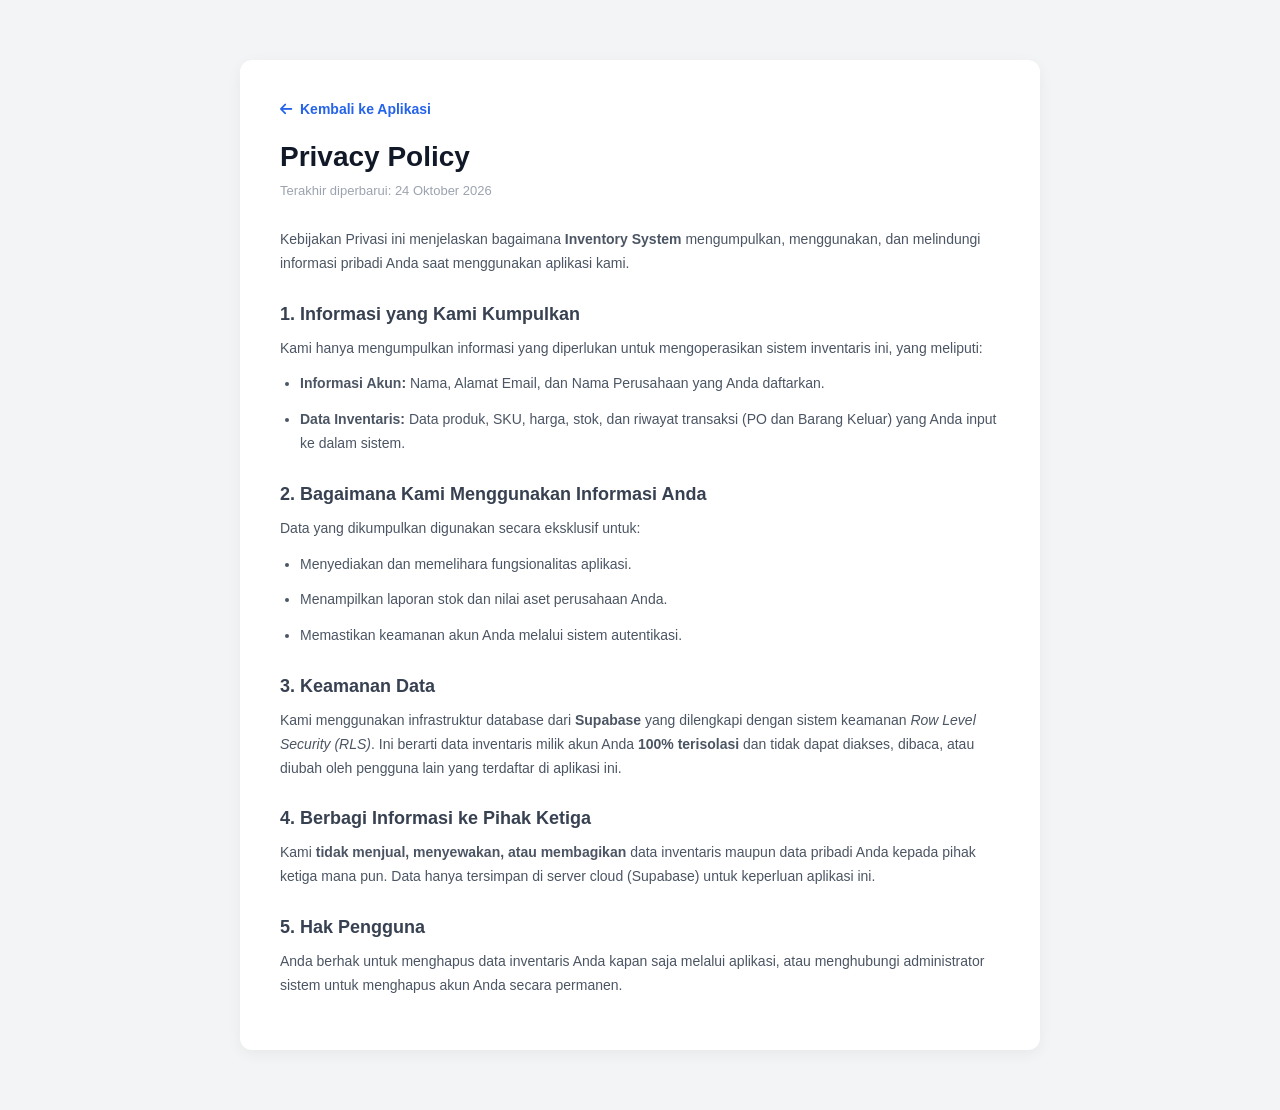
==== privacy-policy.html @ 801ef9fa "Add privacy policy page for Inventory System" ====
<!DOCTYPE html>
<html lang="id">
<head>
  <meta charset="UTF-8">
  <meta name="viewport" content="width=device-width, initial-scale=1.0">
  <title>Privacy Policy - Inventory System</title>
  <link rel="stylesheet" href="css/style.css">
  <link rel="stylesheet" href="https://cdnjs.cloudflare.com/ajax/libs/font-awesome/6.4.0/css/all.min.css">
  <style>
    .legal-container { max-width: 800px; margin: 40px auto; background: white; padding: 40px; border-radius: 12px; box-shadow: 0 4px 15px rgba(0,0,0,0.05); }
    .legal-container h1 { margin-bottom: 10px; font-size: 28px; color: #111827; }
    .legal-container h2 { margin-top: 28px; margin-bottom: 12px; font-size: 18px; color: #374151; }
    .legal-container p, .legal-container li { margin-bottom: 12px; line-height: 1.7; color: #4b5563; font-size: 14px; }
    .legal-container ul { padding-left: 20px; }
    .back-btn { display: inline-flex; align-items: center; gap: 8px; margin-bottom: 24px; color: #2563eb; text-decoration: none; font-weight: 600; font-size: 14px; }
    .back-btn:hover { text-decoration: underline; }
    .date { font-size: 13px; color: #9ca3af; margin-bottom: 30px; }
  </style>
</head>
<body style="background: #f3f4f6; padding: 20px;">
  <div class="legal-container">
    <a href="/" class="back-btn"><i class="fa-solid fa-arrow-left"></i> Kembali ke Aplikasi</a>
    
    <h1>Privacy Policy</h1>
    <div class="date">Terakhir diperbarui: 24 Oktober 2026</div>

    <p>Kebijakan Privasi ini menjelaskan bagaimana <strong>Inventory System</strong> mengumpulkan, menggunakan, dan melindungi informasi pribadi Anda saat menggunakan aplikasi kami.</p>

    <h2>1. Informasi yang Kami Kumpulkan</h2>
    <p>Kami hanya mengumpulkan informasi yang diperlukan untuk mengoperasikan sistem inventaris ini, yang meliputi:</p>
    <ul>
      <li><strong>Informasi Akun:</strong> Nama, Alamat Email, dan Nama Perusahaan yang Anda daftarkan.</li>
      <li><strong>Data Inventaris:</strong> Data produk, SKU, harga, stok, dan riwayat transaksi (PO dan Barang Keluar) yang Anda input ke dalam sistem.</li>
    </ul>

    <h2>2. Bagaimana Kami Menggunakan Informasi Anda</h2>
    <p>Data yang dikumpulkan digunakan secara eksklusif untuk:</p>
    <ul>
      <li>Menyediakan dan memelihara fungsionalitas aplikasi.</li>
      <li>Menampilkan laporan stok dan nilai aset perusahaan Anda.</li>
      <li>Memastikan keamanan akun Anda melalui sistem autentikasi.</li>
    </ul>

    <h2>3. Keamanan Data</h2>
    <p>Kami menggunakan infrastruktur database dari <strong>Supabase</strong> yang dilengkapi dengan sistem keamanan <em>Row Level Security (RLS)</em>. Ini berarti data inventaris milik akun Anda <strong>100% terisolasi</strong> dan tidak dapat diakses, dibaca, atau diubah oleh pengguna lain yang terdaftar di aplikasi ini.</p>

    <h2>4. Berbagi Informasi ke Pihak Ketiga</h2>
    <p>Kami <strong>tidak menjual, menyewakan, atau membagikan</strong> data inventaris maupun data pribadi Anda kepada pihak ketiga mana pun. Data hanya tersimpan di server cloud (Supabase) untuk keperluan aplikasi ini.</p>

    <h2>5. Hak Pengguna</h2>
    <p>Anda berhak untuk menghapus data inventaris Anda kapan saja melalui aplikasi, atau menghubungi administrator sistem untuk menghapus akun Anda secara permanen.</p>
  </div>
</body>
</html>
---- css/style.css ----
/* ===== RESET & VARIABEL ===== */
* { margin: 0; padding: 0; box-sizing: border-box; font-family: 'Inter', -apple-system, sans-serif; }
body { background: #f3f4f6; color: #111827; overflow-x: hidden; }
.hidden { display: none !important; }
a { text-decoration: none; color: inherit; }
button { cursor: pointer; }

/* ===== AUTH (LOGIN & REGISTER) ===== */
.auth-container { height: 100vh; display: flex; align-items: center; justify-content: center; background: #e5e7eb; padding: 20px; }
.auth-box { background: white; padding: 30px; border-radius: 12px; box-shadow: 0 4px 6px -1px rgba(0,0,0,0.1); width: 100%; max-width: 400px; text-align: center; animation: slideUp 0.4s ease; }
.auth-box input { width: 100%; padding: 12px; margin-bottom: 15px; border: 1px solid #d1d5db; border-radius: 6px; outline: none; transition: 0.2s; }
.auth-box input:focus { border-color: #2563eb; box-shadow: 0 0 0 3px rgba(37,99,235,0.1); }
.auth-box button { width: 100%; }

/* ===== LAYOUT DASAR ===== */
.app-layout { display: flex; min-height: 100vh; width: 100vw; overflow: hidden; position: relative; }

/* ===== SIDEBAR ===== */
.sidebar { width: 260px; background: #f9fafb; border-right: 1px solid #e5e7eb; display: flex; flex-direction: column; position: fixed; top: 0; bottom: 0; left: 0; z-index: 100; transition: transform 0.3s ease; }
.sidebar-brand { display: flex; align-items: center; gap: 12px; padding: 24px; border-bottom: 1px solid #e5e7eb; }
.brand-logo { width: 40px; height: 40px; background: #d1d5db; border-radius: 6px; }
.brand-text { display: flex; flex-direction: column; font-size: 14px; font-weight: 600; }
.brand-text span { color: #6b7280; font-size: 12px; font-weight: normal; }

.sidebar-menu { flex: 1; padding: 16px 12px; overflow-y: auto; }
.menu-item { display: flex; align-items: center; gap: 12px; padding: 12px; color: #4b5563; font-size: 14px; border-radius: 8px; transition: all 0.2s ease; cursor: pointer; user-select: none; }
.menu-item:hover { background: #e5e7eb; transform: translateX(4px); }
.menu-item:active { transform: scale(0.98); }
.menu-item.active { color: #2563eb; background: #eff6ff; font-weight: 600; }
.menu-item i:first-child { width: 20px; text-align: center; }
.arrow { margin-left: auto; font-size: 12px; transition: transform 0.3s ease; }
.submenu { display: none; flex-direction: column; padding-left: 44px; margin-top: 4px; }
.submenu.open { display: flex; animation: fadeIn 0.3s ease; }
.submenu a { padding: 10px 0; font-size: 14px; color: #6b7280; transition: 0.2s; }
.submenu a:hover, .submenu a.active { color: #2563eb; font-weight: 500; }
.sidebar-footer { padding: 20px 12px; border-top: 1px solid #e5e7eb; }

/* ===== MAIN CONTENT & TOPBAR ===== */
.main-content { flex: 1; margin-left: 260px; display: flex; flex-direction: column; min-height: 100vh; background: #e5e7eb; transition: margin-left 0.3s ease, width 0.3s ease; width: calc(100% - 260px); }
.topbar { background: white; padding: 16px 24px; display: flex; justify-content: space-between; align-items: center; border-bottom: 1px solid #e5e7eb; position: sticky; top: 0; z-index: 50; }
.topbar-left { display: flex; align-items: center; gap: 16px; flex: 1; }

/* HAMBURGER MENU */
.hamburger { display: flex; align-items: center; justify-content: center; background: none; border: none; font-size: 20px; color: #4b5563; cursor: pointer; padding: 5px; transition: transform 0.2s; }
.hamburger:hover { color: #111827; transform: scale(1.1); }

.search-bar { display: flex; align-items: center; background: #f3f4f6; padding: 10px 16px; border-radius: 8px; width: 400px; max-width: 100%; transition: 0.3s; }
.search-bar:focus-within { background: white; box-shadow: 0 0 0 2px #2563eb; }
.search-bar input { border: none; background: transparent; outline: none; margin-left: 10px; width: 100%; font-size: 14px; }
.topbar-right { display: flex; align-items: center; gap: 20px; }
.user-profile { display: flex; align-items: center; gap: 10px; background: #f3f4f6; padding: 6px 12px; border-radius: 20px; cursor: pointer; transition: 0.2s; white-space: nowrap; }
.user-profile:hover { background: #e5e7eb; }
.user-profile .avatar { width: 24px; height: 24px; border-radius: 50%; background: #9ca3af; flex-shrink: 0; }

/* Konten utama fleksibel agar footer menempel di bawah */
.content-area { padding: 24px; animation: fadeIn 0.4s ease; width: 100%; max-width: 100%; overflow-x: hidden; flex: 1; }

/* STATE SIDEBAR TERTUTUP (DESKTOP) */
.app-layout.sidebar-closed .sidebar { transform: translateX(-100%); }
.app-layout.sidebar-closed .main-content { margin-left: 0; width: 100%; }

/* ===== DROPDOWN PROFIL ===== */
.profile-dropdown-container { position: relative; }
.dropdown-menu { position: absolute; top: calc(100% + 8px); right: 0; background: white; border-radius: 8px; box-shadow: 0 4px 15px rgba(0,0,0,0.1); border: 1px solid #e5e7eb; min-width: 160px; z-index: 1000; overflow: hidden; animation: fadeIn 0.2s ease forwards; }
.dropdown-item { display: flex; align-items: center; gap: 12px; padding: 12px 16px; font-size: 14px; color: #374151; transition: all 0.2s; text-decoration: none; }
.dropdown-item:hover { background: #fef2f2; color: #ef4444; }

/* ===== CARDS & DASHBOARD ===== */
.card { background: white; border-radius: 12px; padding: 20px; box-shadow: 0 1px 3px rgba(0,0,0,0.1); transition: transform 0.2s, box-shadow 0.2s; margin-bottom: 20px; width: 100%; max-width: 100%; overflow: hidden;}
.dashboard-cards { display: grid; grid-template-columns: repeat(3, 1fr); gap: 16px; margin-bottom: 24px; width: 100%; }
.stat-card { display: flex; align-items: center; gap: 16px; margin-bottom: 0; }
.stat-card:hover { transform: translateY(-2px); box-shadow: 0 4px 6px rgba(0,0,0,0.1); }
.stat-card .icon-box { width: 48px; height: 48px; border-radius: 12px; display: flex; align-items: center; justify-content: center; font-size: 20px; flex-shrink: 0; }
.icon-box.green { background: #dcfce7; color: #16a34a; }
.icon-box.blue { background: #dbeafe; color: #2563eb; }
.icon-box.pink { background: #fce7f3; color: #db2777; }
.stat-info h3 { font-size: 20px; font-weight: 600; margin: 4px 0; }
.stat-info span { font-size: 12px; color: #6b7280; }
.stat-info small { font-size: 11px; color: #9ca3af; }

.dashboard-tables { display: grid; grid-template-columns: 1fr 1fr; gap: 24px; width: 100%; }
.dashboard-tables h3 { margin-bottom: 16px; font-size: 16px; }
.chart-container { position: relative; height: 250px; width: 100%; max-width: 100%; }

/* ===== TABEL ===== */
.table-responsive { overflow-x: auto; width: 100%; max-width: 100%; -webkit-overflow-scrolling: touch; }
.data-table { width: 100%; border-collapse: collapse; font-size: 13px; min-width: 600px; }
.data-table th { text-align: left; padding: 12px; color: #6b7280; font-weight: 500; border-bottom: 1px solid #e5e7eb; background: #f9fafb; white-space: nowrap; }
.data-table td { padding: 12px; border-bottom: 1px solid #f3f4f6; vertical-align: middle; }
.data-table tbody tr { transition: background 0.2s; }
.data-table tbody tr:hover { background: #f9fafb; }
.data-table tr:last-child td { border-bottom: none; }

/* ===== BADGES ===== */
.badge { padding: 4px 8px; border-radius: 4px; font-size: 11px; font-weight: 600; white-space: nowrap; }
.badge.success { background: #dcfce7; color: #16a34a; }
.badge.danger { background: #fee2e2; color: #dc2626; }
.badge.warning { background: #fef3c7; color: #d97706; }

/* ===== BUTTONS ===== */
.btn-primary { background: #2563eb; color: white; border: none; padding: 10px 20px; border-radius: 6px; font-weight: 500; transition: all 0.2s; display: inline-flex; align-items: center; gap: 8px; justify-content: center; white-space: nowrap;}
.btn-primary:hover { background: #1d4ed8; transform: translateY(-1px); box-shadow: 0 4px 6px rgba(37,99,235,0.2); }
.btn-primary:active { transform: translateY(1px); box-shadow: none; }
.btn-secondary { background: #e5e7eb; color: #374151; border: none; padding: 10px 20px; border-radius: 6px; font-weight: 500; transition: 0.2s; }
.btn-secondary:hover { background: #d1d5db; }
.btn-sm { padding: 6px 12px; border-radius: 4px; font-size: 12px; border: none; transition: 0.2s; display: inline-flex; align-items: center; gap: 4px; }
.btn-sm.blue { background: #3b82f6; color: white; }
.btn-sm.blue:hover { background: #2563eb; transform: scale(1.05); }
.btn-sm.red { background: #ef4444; color: white; }
.btn-sm.red:hover { background: #dc2626; transform: scale(1.05); }
.btn-sm.outline { border: 1px solid #d1d5db; background: transparent; color: #374151; }
.btn-sm.outline:hover { background: #f3f4f6; }

/* ===== FORMS ===== */
.page-title { font-size: 24px; margin-bottom: 20px; }
.input-stok-header { display: flex; gap: 16px; align-items: flex-end; background: white; padding: 20px; border-radius: 12px; flex-wrap: wrap; width: 100%; }
.form-inline { display: flex; flex-direction: column; gap: 6px; flex: 1; min-width: 150px; }
.form-inline label { font-size: 13px; font-weight: 500; }
.form-inline input, .form-inline select { padding: 10px; border: 1px solid #d1d5db; border-radius: 6px; outline: none; transition: 0.2s; font-family: inherit; width: 100%; }
.form-inline input:focus, .form-inline select:focus { border-color: #2563eb; }
.mt-20 { margin-top: 20px; }
.table-footer { display: flex; justify-content: flex-end; margin-top: 20px; }
.form-group { margin-bottom: 16px; }
.form-group label { display: block; font-size: 13px; font-weight: 500; margin-bottom: 6px; color: #374151; }
.form-group input, .form-group textarea, .form-group select { width: 100%; padding: 10px; border: 1px solid #d1d5db; border-radius: 6px; outline: none; transition: 0.2s; font-family: inherit; }
.form-group input:focus, .form-group textarea:focus, .form-group select:focus { border-color: #2563eb; box-shadow: 0 0 0 3px rgba(37,99,235,0.1); }

/* ===== MODAL (FIX SCROLL) ===== */
.modal-overlay { position: fixed; inset: 0; background: rgba(0,0,0,0.4); display: flex; z-index: 1000; opacity: 0; animation: fadeIn 0.3s forwards; padding: 20px; overflow-y: auto; }
.modal-content { background: white; width: 100%; max-width: 600px; border-radius: 12px; overflow: hidden; transform: scale(0.9); opacity: 0; animation: scaleUp 0.3s forwards; margin: auto; display: flex; flex-direction: column; }
.modal-header { padding: 16px 24px; border-bottom: 1px solid #e5e7eb; display: flex; justify-content: space-between; align-items: center; flex-shrink: 0; }
.close-btn { background: none; border: none; font-size: 24px; color: #6b7280; transition: 0.2s; }
.close-btn:hover { color: #ef4444; transform: rotate(90deg); }
.modal-body { padding: 24px; overflow-y: auto; max-height: 70vh; }
.modal-footer { padding: 16px 24px; border-top: 1px solid #e5e7eb; display: flex; justify-content: flex-end; gap: 12px; flex-shrink: 0; background: white; }

.page-header-flex { display: flex; justify-content: space-between; align-items: center; margin-bottom: 20px; flex-wrap: wrap; gap: 10px; }
.sidebar-overlay { display: none; position: fixed; inset: 0; background: rgba(0,0,0,0.5); z-index: 99; opacity: 0; transition: opacity 0.3s; }

/* ====== FOOTER CLEAN (SAAS STYLE) ====== */
.app-footer {
  background: #ffffff;
  border-top: 1px solid #e5e7eb;
  color: #6b7280;
  padding: 24px 32px;
  display: flex;
  justify-content: space-between;
  align-items: center;
  flex-wrap: wrap;
  gap: 16px;
  font-size: 13px;
  width: 100%;
}

/* Sisi Kiri (Brand & Copyright) */
.footer-left {
  display: flex;
  flex-direction: column;
  gap: 6px;
}

.footer-brand {
  display: flex;
  align-items: center;
  gap: 8px;
  font-size: 16px;
  font-weight: 700;
  color: #111827;
  margin-bottom: 4px;
}

.footer-brand i {
  color: #2563eb; /* Aksen biru sesuai tema web */
  font-size: 18px;
}

.footer-left p {
  margin: 0;
  color: #6b7280;
}

.footer-left a {
  color: #2563eb;
  font-weight: 600;
  text-decoration: none;
}

.footer-left a:hover {
  text-decoration: underline;
}

/* Sisi Kanan (Links & Icon) */
.footer-right {
  display: flex;
  align-items: center;
  gap: 32px;
}

.footer-links {
  display: flex;
  gap: 20px;
  flex-wrap: wrap;
}

.footer-links a {
  color: #6b7280;
  text-decoration: none;
  transition: color 0.2s;
}

.footer-links a:hover {
  color: #2563eb;
}

.social-link {
  color: #111827;
  font-size: 22px;
  transition: transform 0.2s, color 0.2s;
  display: flex;
  align-items: center;
  justify-content: center;
}

.social-link:hover {
  color: #2563eb;
  transform: scale(1.1);
}

/* ===== KEYFRAMES ===== */
@keyframes fadeIn { from { opacity: 0; } to { opacity: 1; } }
@keyframes slideUp { from { transform: translateY(20px); opacity: 0; } to { transform: translateY(0); opacity: 1; } }
@keyframes scaleUp { from { transform: scale(0.9); opacity: 0; } to { transform: scale(1); opacity: 1; } }

/* ==========================================
   RESPONSIVE DESIGN (TABLET & MOBILE)
   ========================================== */
@media (max-width: 1024px) {
  .dashboard-cards { grid-template-columns: repeat(2, 1fr); }
  .dashboard-tables { grid-template-columns: 1fr; }
  
  .sidebar { transform: translateX(-100%); width: 280px; box-shadow: 4px 0 10px rgba(0,0,0,0.1); }
  .sidebar.open { transform: translateX(0); }
  
  .main-content { margin-left: 0; width: 100%; }
  .app-layout.sidebar-closed .main-content { margin-left: 0; width: 100%; }
  
  .sidebar-overlay.open { display: block; opacity: 1; }
}

@media (max-width: 900px) {
  .app-footer { flex-direction: column; text-align: center; padding: 20px; }
  .footer-left { align-items: center; }
  .footer-right { flex-direction: column; gap: 16px; }
  .footer-links { justify-content: center; }
}

@media (max-width: 768px) {
  .dashboard-cards { grid-template-columns: 1fr; }
  
  .topbar { flex-direction: column; align-items: stretch; padding: 12px 16px; gap: 12px; }
  .topbar-left { width: 100%; justify-content: flex-start; }
  .search-bar { width: 100%; flex: 1; margin-left: 10px; }
  .topbar-right { justify-content: flex-end; }
  
  .content-area { padding: 16px; }
  
  .input-stok-header { flex-direction: column; align-items: stretch; }
  .form-inline { width: 100%; }
  
  .page-header-flex { flex-direction: column; align-items: flex-start; gap: 12px; }
  .page-header-flex button { width: 100%; }
  
  .table-footer { justify-content: stretch; }
  .table-footer button { width: 100%; }
  
  .modal-footer { flex-direction: column; }
  .modal-footer button { width: 100%; }
}
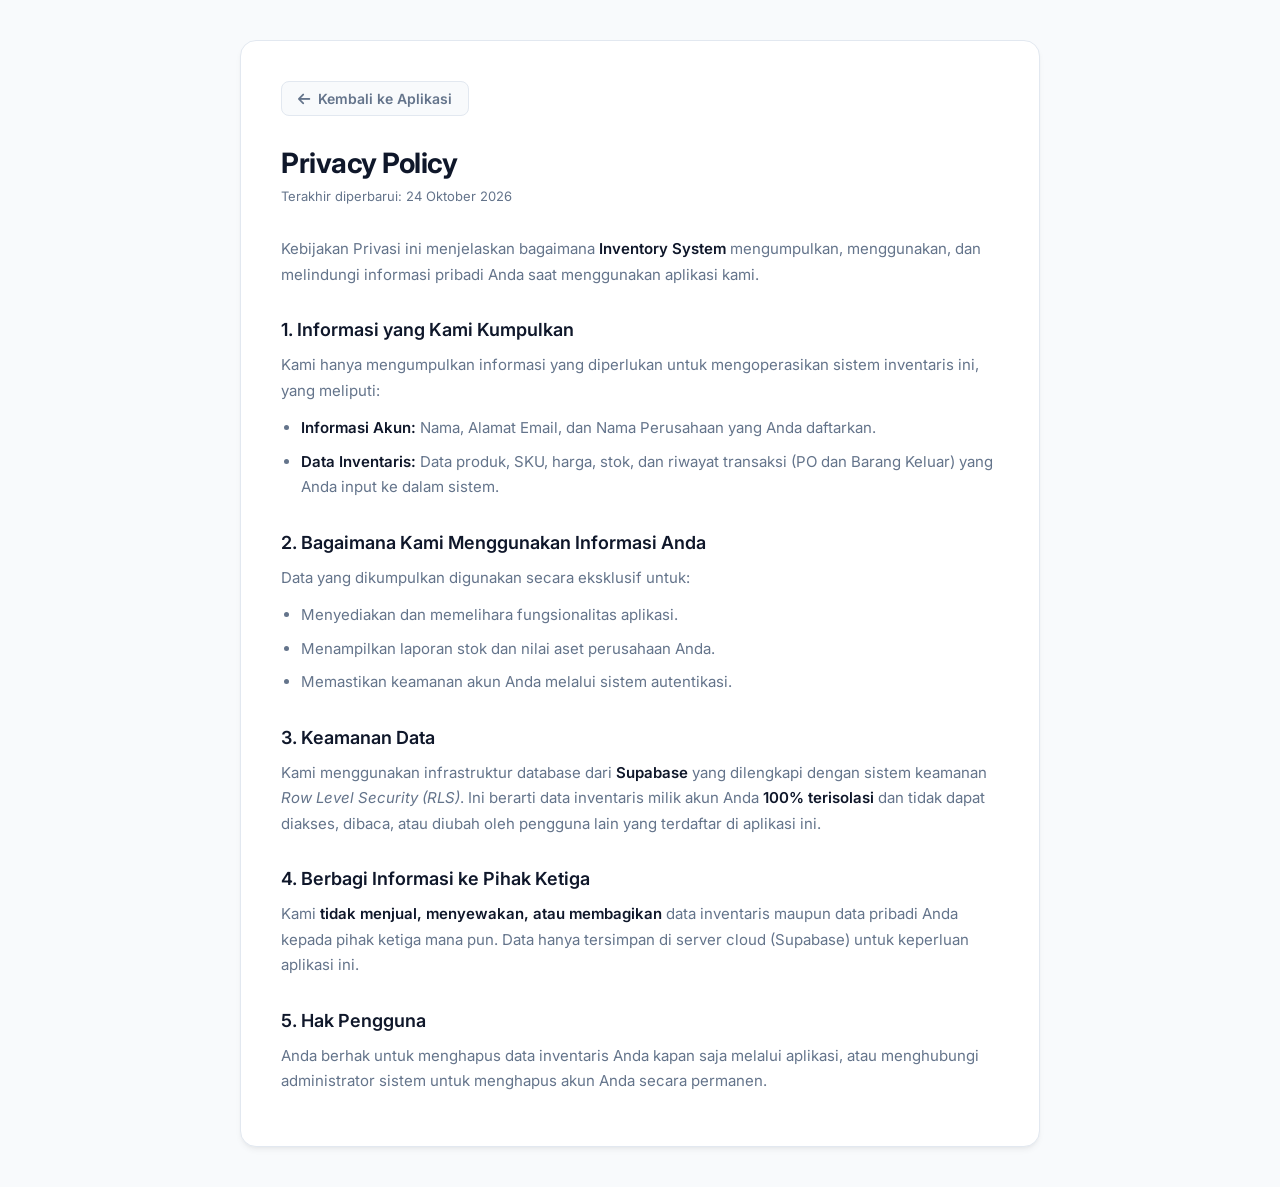
==== commit 620cbf81: "Update privacy policy styling and structure" ====
--- a/privacy-policy.html
+++ b/privacy-policy.html
@@ -4,25 +4,55 @@
   <meta charset="UTF-8">
   <meta name="viewport" content="width=device-width, initial-scale=1.0">
   <title>Privacy Policy - Inventory System</title>
-  <link rel="stylesheet" href="css/style.css">
   <link rel="stylesheet" href="https://cdnjs.cloudflare.com/ajax/libs/font-awesome/6.4.0/css/all.min.css">
+  <link href="https://fonts.googleapis.com/css2?family=Inter:wght@400;500;600;700&display=swap" rel="stylesheet">
   <style>
-    .legal-container { max-width: 800px; margin: 40px auto; background: white; padding: 40px; border-radius: 12px; box-shadow: 0 4px 15px rgba(0,0,0,0.05); }
-    .legal-container h1 { margin-bottom: 10px; font-size: 28px; color: #111827; }
-    .legal-container h2 { margin-top: 28px; margin-bottom: 12px; font-size: 18px; color: #374151; }
-    .legal-container p, .legal-container li { margin-bottom: 12px; line-height: 1.7; color: #4b5563; font-size: 14px; }
-    .legal-container ul { padding-left: 20px; }
-    .back-btn { display: inline-flex; align-items: center; gap: 8px; margin-bottom: 24px; color: #2563eb; text-decoration: none; font-weight: 600; font-size: 14px; }
-    .back-btn:hover { text-decoration: underline; }
-    .date { font-size: 13px; color: #9ca3af; margin-bottom: 30px; }
+    /* Tema Warna Sama dengan Web Utama */
+    :root {
+      --bg-main: #f8fafc;
+      --bg-surface: #ffffff;
+      --text-main: #0f172a;
+      --text-muted: #64748b;
+      --primary: #2563eb;
+      --primary-hover: #1d4ed8;
+      --border: #e2e8f0;
+      --radius-lg: 16px;
+      --shadow-md: 0 4px 6px -1px rgba(0,0,0,0.05), 0 2px 4px -2px rgba(0,0,0,0.05);
+    }
+
+    [data-theme="dark"] {
+      --bg-main: #0f172a;
+      --bg-surface: #1e293b;
+      --text-main: #f8fafc;
+      --text-muted: #94a3b8;
+      --border: #334155;
+      --shadow-md: 0 4px 6px -1px rgba(0,0,0,0.3);
+    }
+
+    * { margin: 0; padding: 0; box-sizing: border-box; font-family: 'Inter', sans-serif; }
+    body { background-color: var(--bg-main); color: var(--text-main); transition: background 0.3s, color 0.3s; padding: 40px 20px; min-height: 100vh; }
+    
+    .legal-container { max-width: 800px; margin: 0 auto; background: var(--bg-surface); padding: 40px; border-radius: var(--radius-lg); border: 1px solid var(--border); box-shadow: var(--shadow-md); }
+    
+    .back-btn { display: inline-flex; align-items: center; gap: 8px; margin-bottom: 30px; color: var(--text-muted); text-decoration: none; font-weight: 600; font-size: 14px; transition: 0.2s; padding: 8px 16px; border-radius: 8px; background: var(--bg-main); border: 1px solid var(--border); }
+    .back-btn:hover { color: var(--primary); border-color: var(--primary); transform: translateX(-4px); }
+    
+    h1 { font-size: 28px; font-weight: 700; margin-bottom: 8px; color: var(--text-main); letter-spacing: -0.5px;}
+    .date { font-size: 13px; color: var(--text-muted); margin-bottom: 32px; display: block; }
+    
+    h2 { font-size: 18px; font-weight: 600; margin-top: 32px; margin-bottom: 12px; color: var(--text-main); }
+    p, li { font-size: 15px; line-height: 1.7; color: var(--text-muted); margin-bottom: 12px; }
+    ul { padding-left: 20px; margin-bottom: 16px; }
+    li { margin-bottom: 8px; }
+    strong { color: var(--text-main); font-weight: 600; }
   </style>
 </head>
-<body style="background: #f3f4f6; padding: 20px;">
+<body>
   <div class="legal-container">
     <a href="/" class="back-btn"><i class="fa-solid fa-arrow-left"></i> Kembali ke Aplikasi</a>
     
     <h1>Privacy Policy</h1>
-    <div class="date">Terakhir diperbarui: 24 Oktober 2026</div>
+    <span class="date">Terakhir diperbarui: 24 Oktober 2026</span>
 
     <p>Kebijakan Privasi ini menjelaskan bagaimana <strong>Inventory System</strong> mengumpulkan, menggunakan, dan melindungi informasi pribadi Anda saat menggunakan aplikasi kami.</p>
 
@@ -50,5 +80,12 @@
     <h2>5. Hak Pengguna</h2>
     <p>Anda berhak untuk menghapus data inventaris Anda kapan saja melalui aplikasi, atau menghubungi administrator sistem untuk menghapus akun Anda secara permanen.</p>
   </div>
+
+  <script>
+    // Menyesuaikan Dark Mode
+    if (localStorage.getItem('theme') === 'dark') {
+      document.documentElement.setAttribute('data-theme', 'dark');
+    }
+  </script>
 </body>
 </html>
